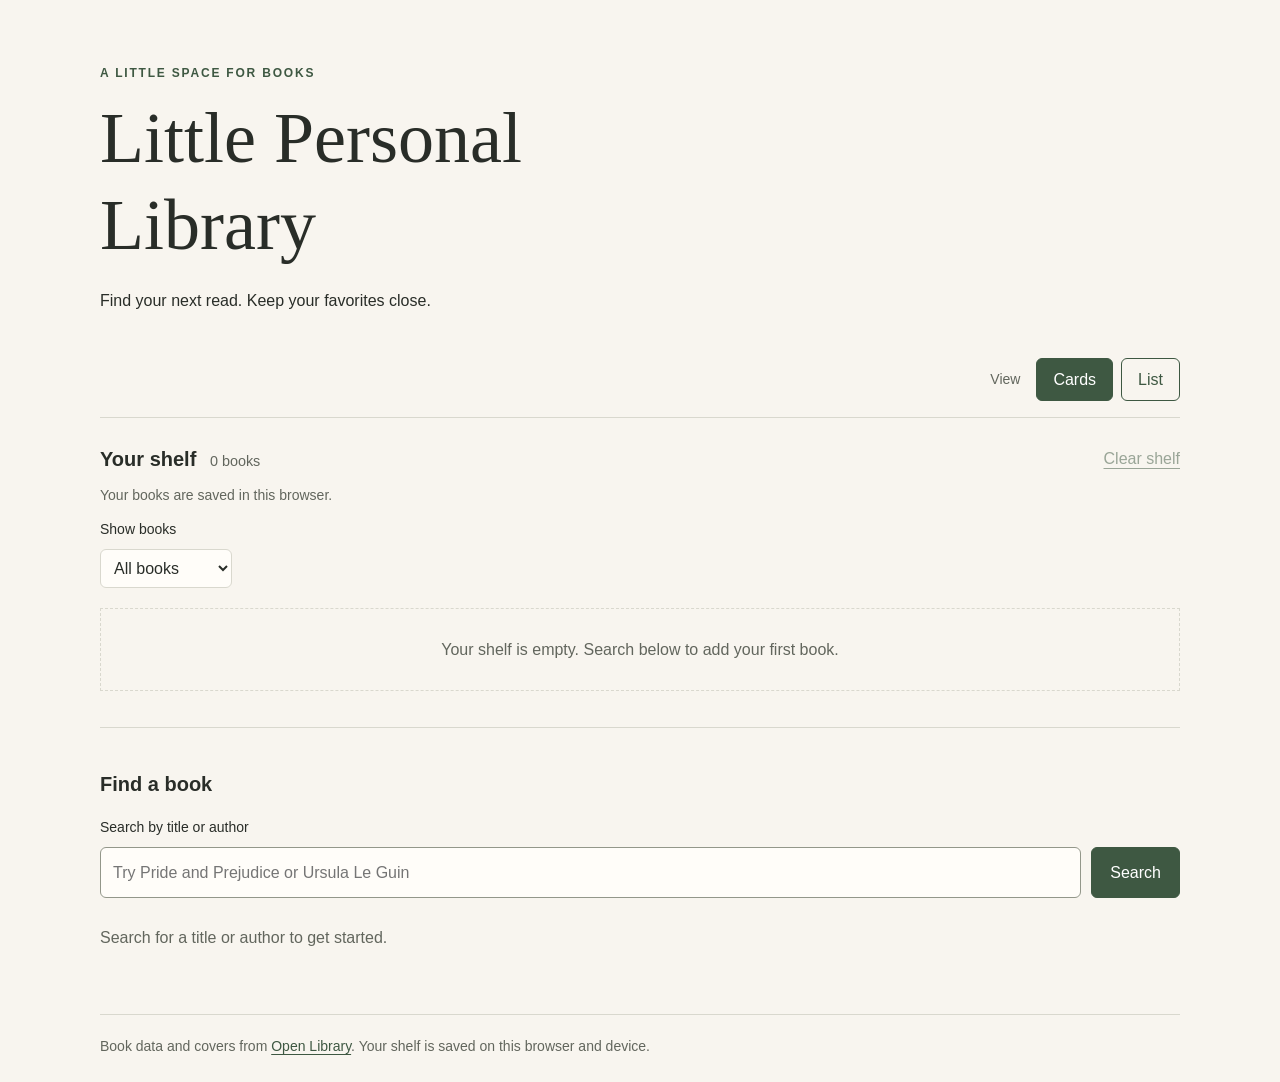
==== little-personal-library/index.html @ 00590f13 "add little library" ====
<!doctype html>
<html lang="en">
  <head>
    <meta charset="UTF-8" />
    <meta name="viewport" content="width=device-width, initial-scale=1" />
    <meta
      name="description"
      content="Search books and keep a personal reading shelf."
    />
    <title>Little Personal Library</title>
    <link rel="stylesheet" href="style.min.css" />
    <script src="script.js" defer></script>
  </head>
  <body>
    <main class="library-app">
      <header class="intro">
        <p class="eyebrow">A little space for books</p>
        <h1>Little Personal Library</h1>
        <p>Find your next read. Keep your favorites close.</p>
      </header>

      <div class="view-toolbar" role="group" aria-label="Book display">
        <span>View</span>
        <button
          id="card-view"
          type="button"
          aria-pressed="true"
          aria-controls="collection results"
        >
          Cards
        </button>
        <button
          id="list-view"
          type="button"
          aria-pressed="false"
          aria-controls="collection results"
        >
          List
        </button>
      </div>

      <section class="collection-section" aria-labelledby="collection-heading">
        <div class="section-heading">
          <h2 id="collection-heading">
            Your shelf <span id="collection-count">0 books</span>
          </h2>
          <button id="clear-collection" class="text-button" disabled>
            Clear shelf
          </button>
        </div>
        <p id="collection-status" class="helper" role="status">
          Your books are saved in this browser.
        </p>
        <label for="shelf-filter">Show books</label>
        <select id="shelf-filter">
          <option value="all">All books</option>
          <option value="want">Want to read</option>
          <option value="reading">Reading</option>
          <option value="finished">Finished</option>
        </select>
        <div id="collection" class="book-grid collection-grid"></div>
      </section>

      <section aria-labelledby="explore-heading">
        <h2 id="explore-heading">Find a book</h2>
        <form id="search-form" role="search">
          <label for="search-input">Search by title or author</label>
          <div class="search-row">
            <input
              id="search-input"
              name="query"
              type="search"
              placeholder="Try Pride and Prejudice or Ursula Le Guin"
              maxlength="120"
              required
            />
            <button type="submit">Search</button>
          </div>
        </form>
        <div class="section-heading results-heading">
          <p id="search-status" role="status" aria-live="polite"></p>
          <button id="retry" class="text-button" hidden>Try again</button>
        </div>
        <div id="results" class="book-grid" aria-busy="false"></div>
        <nav class="pagination" aria-label="Book results pages" hidden>
          <button id="previous" class="secondary">Previous</button>
          <span id="page-number"></span>
          <button id="next" class="secondary">Next</button>
        </nav>
      </section>

      <footer>
        Book data and covers from
        <a
          href="https://openlibrary.org/"
          target="_blank"
          rel="noopener noreferrer"
          >Open Library</a
        >. Your shelf is saved on this browser and device.
      </footer>
    </main>
  </body>
</html>
---- little-personal-library/style.min.css ----
:root{--paper: #f8f5ef;--surface: #fffdf9;--ink: #292d28;--muted: #62665d;--accent: #3e5842;--line: #d9d8ce;--radius: 6px}*{box-sizing:border-box}body{margin:0;background:var(--paper);color:var(--ink);font-family:Arial,sans-serif;line-height:1.6}.library-app{max-width:1120px;margin-inline:auto;padding:48px 20px 24px}@media(min-width: 900px){.library-app{padding-top:64px}}.intro{max-width:650px;margin-bottom:44px}.eyebrow{color:var(--accent);font-size:.75rem;font-weight:bold;letter-spacing:.15em;text-transform:uppercase}h1,h2,h3{line-height:1.2}h1{font-family:Georgia,serif;font-weight:normal;font-size:clamp(2.5rem,7vw,4.5rem);margin:12px 0 20px}h2{font-size:1.25rem;margin:0}h3{font-family:Georgia,serif;font-size:1.2rem;margin:0 0 8px}p{margin:0 0 12px}button,input,select{font:inherit}button{background:var(--accent);color:#fff;border:1px solid var(--accent);border-radius:var(--radius);padding:10px 18px;cursor:pointer}button:hover:not(:disabled){filter:brightness(0.88)}button:disabled{opacity:.5;cursor:default}:focus-visible{outline:3px solid #a35c27;outline-offset:4px}a{color:var(--accent);text-underline-offset:3px}.section-heading{display:flex;justify-content:space-between;align-items:center;gap:12px;flex-wrap:wrap}#collection-count{margin-left:8px;color:var(--muted);font-size:.9rem;font-weight:normal;white-space:nowrap}.helper,.author,.date,footer{color:var(--muted);font-size:.875rem}.helper{margin-top:8px}.collection-section{margin-bottom:44px;padding-block:24px;border-block:1px solid var(--line)}.text-button{background:rgba(0,0,0,0);color:var(--accent);padding:4px 0;border:0;text-decoration:underline;text-underline-offset:4px}.book-grid{display:grid;grid-template-columns:1fr;gap:20px}@media(min-width: 600px){.book-grid{grid-template-columns:repeat(2, minmax(0, 1fr))}}@media(min-width: 900px){.book-grid{grid-template-columns:repeat(3, minmax(0, 1fr))}}.book-card{display:flex;flex-direction:column;border:1px solid var(--line);border-radius:var(--radius);overflow:hidden;background:var(--surface);min-width:0}.image-wrap{aspect-ratio:4/3;display:grid;place-items:center;background:#eae7df;padding:16px}.image-wrap img{display:block;width:100%;height:100%;min-height:0;-o-object-fit:contain;object-fit:contain}.image-fallback{color:var(--muted)}.card-body{padding:18px;display:flex;flex-direction:column;flex:1}.author{white-space:pre-line}.card-actions{display:flex;justify-content:space-between;align-items:center;gap:12px;flex-wrap:wrap;margin-top:auto;padding-top:16px}.card-actions a{font-size:.8rem}.card-actions button{font-size:.85rem;padding:8px 12px}.empty-slot{min-height:150px;border:1px dashed #aaa99e;border-radius:var(--radius);display:grid;place-content:center;text-align:center;color:var(--muted)}.empty-slot span{font-family:Georgia,serif;font-size:2rem;color:#898d80}form{margin-top:20px}label{display:block;font-size:.875rem;margin-bottom:8px}.search-row{display:flex;gap:10px}input{min-width:0;flex:1;border:1px solid #93978a;border-radius:var(--radius);background:var(--surface);padding:12px;color:var(--ink)}.results-heading{min-height:56px;margin-top:12px}.results-heading p{margin:0;color:var(--muted)}.pagination{display:flex;justify-content:center;gap:20px;align-items:center;margin-top:28px}.secondary{background:rgba(0,0,0,0);color:var(--accent)}footer{border-top:1px solid var(--line);margin-top:48px;padding-top:20px}[hidden]{display:none !important}select{max-width:100%;padding:9px;border:1px solid var(--line);border-radius:var(--radius);background:var(--surface);color:var(--ink)}#shelf-filter{margin-bottom:20px}.image-wrap{height:240px;aspect-ratio:auto}.book-card h3{overflow-wrap:anywhere}.card-body label{margin-top:12px}.empty-message{grid-column:1/-1;padding:28px;border:1px dashed var(--line);color:var(--muted);text-align:center}.view-toolbar{display:flex;align-items:center;justify-content:flex-end;gap:8px;margin-bottom:16px}.view-toolbar span{margin-right:8px;font-size:.875rem;color:var(--muted)}.view-toolbar button{padding:8px 16px;background:rgba(0,0,0,0);color:var(--accent)}.view-toolbar button[aria-pressed=true]{background:var(--accent);color:#fff}.library-app[data-view=list] .book-grid{grid-template-columns:minmax(0, 1fr);gap:12px}.library-app[data-view=list] .book-card{flex-direction:row;align-items:stretch}.library-app[data-view=list] .image-wrap{flex:0 0 90px;height:140px;padding:10px}@media(min-width: 600px){.library-app[data-view=list] .image-wrap{flex-basis:110px;height:160px}}.library-app[data-view=list] .card-body{min-width:0;padding:14px}.library-app[data-view=list] .card-body p{margin-bottom:6px}.library-app[data-view=list] .card-body select{align-self:flex-start}.library-app[data-view=list] .image-fallback{font-size:.75rem;text-align:center}/*# sourceMappingURL=style.min.css.map */
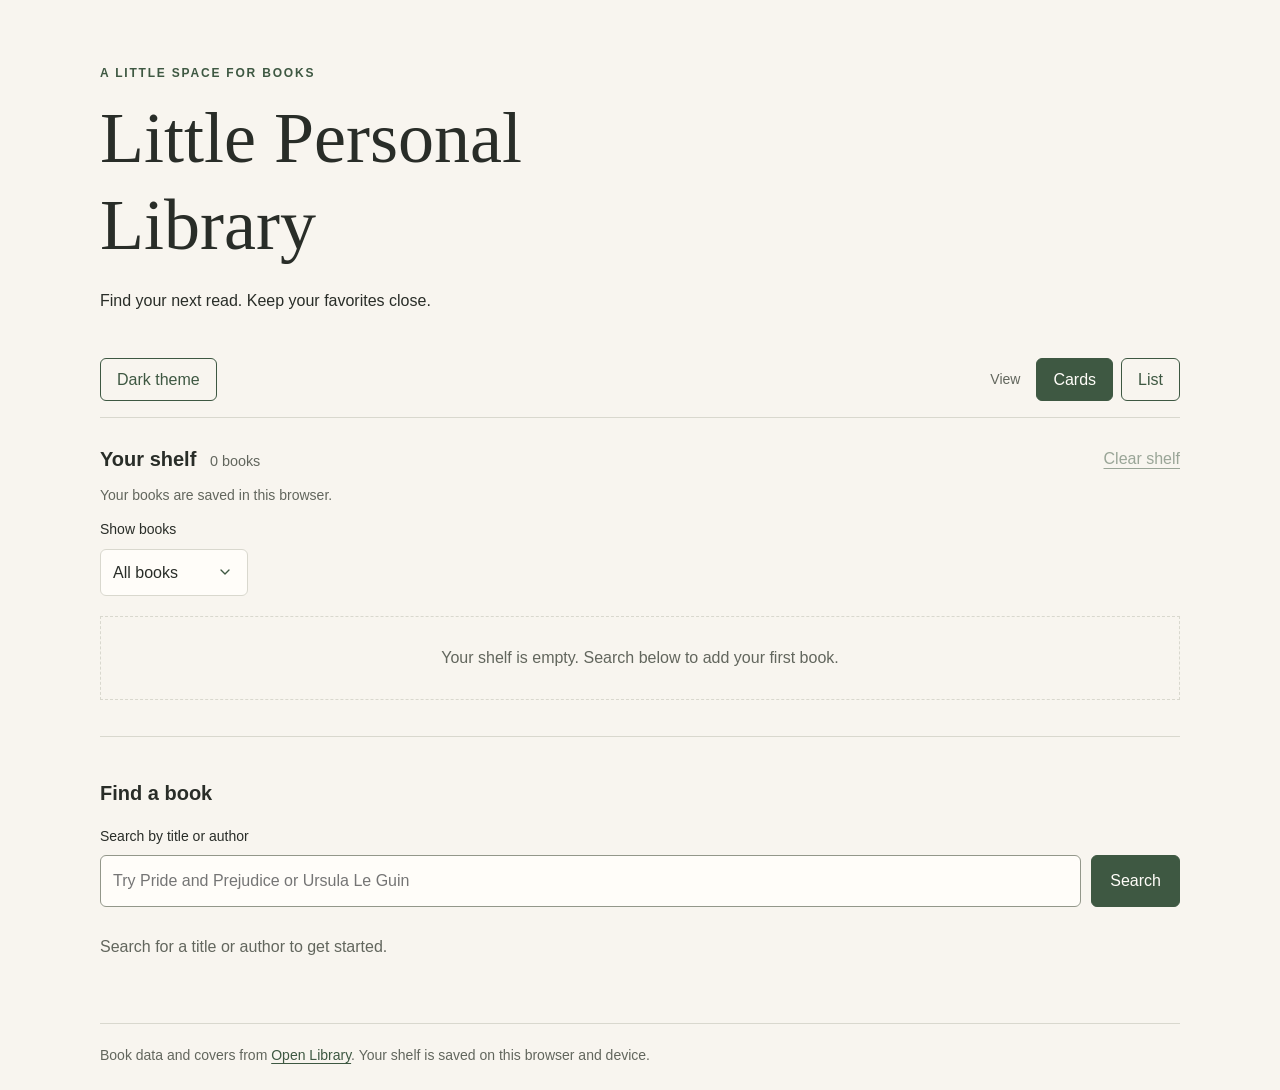
==== commit fe2fc625: "update library" ====
--- a/little-personal-library/index.html
+++ b/little-personal-library/index.html
@@ -9,6 +9,7 @@
     />
     <title>Little Personal Library</title>
     <link rel="stylesheet" href="style.min.css" />
+    <link rel="stylesheet" href="modern.css" />
     <script src="script.js" defer></script>
   </head>
   <body>
@@ -20,6 +21,9 @@
       </header>
 
       <div class="view-toolbar" role="group" aria-label="Book display">
+        <button id="theme-toggle" type="button" aria-pressed="false">
+          Dark theme
+        </button>
         <span>View</span>
         <button
           id="card-view"
--- a/little-personal-library/style.min.css
+++ b/little-personal-library/style.min.css
@@ -1 +1 @@
-:root{--paper: #f8f5ef;--surface: #fffdf9;--ink: #292d28;--muted: #62665d;--accent: #3e5842;--line: #d9d8ce;--radius: 6px}*{box-sizing:border-box}body{margin:0;background:var(--paper);color:var(--ink);font-family:Arial,sans-serif;line-height:1.6}.library-app{max-width:1120px;margin-inline:auto;padding:48px 20px 24px}@media(min-width: 900px){.library-app{padding-top:64px}}.intro{max-width:650px;margin-bottom:44px}.eyebrow{color:var(--accent);font-size:.75rem;font-weight:bold;letter-spacing:.15em;text-transform:uppercase}h1,h2,h3{line-height:1.2}h1{font-family:Georgia,serif;font-weight:normal;font-size:clamp(2.5rem,7vw,4.5rem);margin:12px 0 20px}h2{font-size:1.25rem;margin:0}h3{font-family:Georgia,serif;font-size:1.2rem;margin:0 0 8px}p{margin:0 0 12px}button,input,select{font:inherit}button{background:var(--accent);color:#fff;border:1px solid var(--accent);border-radius:var(--radius);padding:10px 18px;cursor:pointer}button:hover:not(:disabled){filter:brightness(0.88)}button:disabled{opacity:.5;cursor:default}:focus-visible{outline:3px solid #a35c27;outline-offset:4px}a{color:var(--accent);text-underline-offset:3px}.section-heading{display:flex;justify-content:space-between;align-items:center;gap:12px;flex-wrap:wrap}#collection-count{margin-left:8px;color:var(--muted);font-size:.9rem;font-weight:normal;white-space:nowrap}.helper,.author,.date,footer{color:var(--muted);font-size:.875rem}.helper{margin-top:8px}.collection-section{margin-bottom:44px;padding-block:24px;border-block:1px solid var(--line)}.text-button{background:rgba(0,0,0,0);color:var(--accent);padding:4px 0;border:0;text-decoration:underline;text-underline-offset:4px}.book-grid{display:grid;grid-template-columns:1fr;gap:20px}@media(min-width: 600px){.book-grid{grid-template-columns:repeat(2, minmax(0, 1fr))}}@media(min-width: 900px){.book-grid{grid-template-columns:repeat(3, minmax(0, 1fr))}}.book-card{display:flex;flex-direction:column;border:1px solid var(--line);border-radius:var(--radius);overflow:hidden;background:var(--surface);min-width:0}.image-wrap{aspect-ratio:4/3;display:grid;place-items:center;background:#eae7df;padding:16px}.image-wrap img{display:block;width:100%;height:100%;min-height:0;-o-object-fit:contain;object-fit:contain}.image-fallback{color:var(--muted)}.card-body{padding:18px;display:flex;flex-direction:column;flex:1}.author{white-space:pre-line}.card-actions{display:flex;justify-content:space-between;align-items:center;gap:12px;flex-wrap:wrap;margin-top:auto;padding-top:16px}.card-actions a{font-size:.8rem}.card-actions button{font-size:.85rem;padding:8px 12px}.empty-slot{min-height:150px;border:1px dashed #aaa99e;border-radius:var(--radius);display:grid;place-content:center;text-align:center;color:var(--muted)}.empty-slot span{font-family:Georgia,serif;font-size:2rem;color:#898d80}form{margin-top:20px}label{display:block;font-size:.875rem;margin-bottom:8px}.search-row{display:flex;gap:10px}input{min-width:0;flex:1;border:1px solid #93978a;border-radius:var(--radius);background:var(--surface);padding:12px;color:var(--ink)}.results-heading{min-height:56px;margin-top:12px}.results-heading p{margin:0;color:var(--muted)}.pagination{display:flex;justify-content:center;gap:20px;align-items:center;margin-top:28px}.secondary{background:rgba(0,0,0,0);color:var(--accent)}footer{border-top:1px solid var(--line);margin-top:48px;padding-top:20px}[hidden]{display:none !important}select{max-width:100%;padding:9px;border:1px solid var(--line);border-radius:var(--radius);background:var(--surface);color:var(--ink)}#shelf-filter{margin-bottom:20px}.image-wrap{height:240px;aspect-ratio:auto}.book-card h3{overflow-wrap:anywhere}.card-body label{margin-top:12px}.empty-message{grid-column:1/-1;padding:28px;border:1px dashed var(--line);color:var(--muted);text-align:center}.view-toolbar{display:flex;align-items:center;justify-content:flex-end;gap:8px;margin-bottom:16px}.view-toolbar span{margin-right:8px;font-size:.875rem;color:var(--muted)}.view-toolbar button{padding:8px 16px;background:rgba(0,0,0,0);color:var(--accent)}.view-toolbar button[aria-pressed=true]{background:var(--accent);color:#fff}.library-app[data-view=list] .book-grid{grid-template-columns:minmax(0, 1fr);gap:12px}.library-app[data-view=list] .book-card{flex-direction:row;align-items:stretch}.library-app[data-view=list] .image-wrap{flex:0 0 90px;height:140px;padding:10px}@media(min-width: 600px){.library-app[data-view=list] .image-wrap{flex-basis:110px;height:160px}}.library-app[data-view=list] .card-body{min-width:0;padding:14px}.library-app[data-view=list] .card-body p{margin-bottom:6px}.library-app[data-view=list] .card-body select{align-self:flex-start}.library-app[data-view=list] .image-fallback{font-size:.75rem;text-align:center}/*# sourceMappingURL=style.min.css.map */+:root{--paper: #f8f5ef;--surface: #fffdf9;--ink: #292d28;--muted: #62665d;--accent: #3e5842;--line: #d9d8ce;--radius: 6px}*{box-sizing:border-box}body{margin:0;background:var(--paper);color:var(--ink);font-family:Arial,sans-serif;line-height:1.6}.library-app{max-width:1120px;margin-inline:auto;padding:48px 20px 24px}@media(min-width: 900px){.library-app{padding-top:64px}}.intro{max-width:650px;margin-bottom:44px}.eyebrow{color:var(--accent);font-size:.75rem;font-weight:bold;letter-spacing:.15em;text-transform:uppercase}h1,h2,h3{line-height:1.2}h1{font-family:Georgia,serif;font-weight:normal;font-size:clamp(2.5rem,7vw,4.5rem);margin:12px 0 20px}h2{font-size:1.25rem;margin:0}h3{font-family:Georgia,serif;font-size:1.2rem;margin:0 0 8px}p{margin:0 0 12px}button,input,select{font:inherit}button{background:var(--accent);color:#fff;border:1px solid var(--accent);border-radius:var(--radius);padding:10px 18px;cursor:pointer}button:hover:not(:disabled){filter:brightness(0.88)}button:disabled{opacity:.5;cursor:default}:focus-visible{outline:3px solid #a35c27;outline-offset:4px}a{color:var(--accent);text-underline-offset:3px}.section-heading{display:flex;justify-content:space-between;align-items:center;gap:12px;flex-wrap:wrap}#collection-count{margin-left:8px;color:var(--muted);font-size:.9rem;font-weight:normal;white-space:nowrap}.helper,.author,.date,footer{color:var(--muted);font-size:.875rem}.helper{margin-top:8px}.collection-section{margin-bottom:44px;padding-block:24px;border-block:1px solid var(--line)}.text-button{background:rgba(0,0,0,0);color:var(--accent);padding:4px 0;border:0;text-decoration:underline;text-underline-offset:4px}.book-grid{display:grid;grid-template-columns:1fr;gap:20px}@media(min-width: 600px){.book-grid{grid-template-columns:repeat(2, minmax(0, 1fr))}}@media(min-width: 900px){.book-grid{grid-template-columns:repeat(3, minmax(0, 1fr))}}.book-card{display:flex;flex-direction:column;border:1px solid var(--line);border-radius:var(--radius);overflow:hidden;background:var(--surface);min-width:0}.image-wrap{aspect-ratio:4/3;display:grid;place-items:center;background:#eae7df;padding:16px}.image-wrap img{display:block;width:100%;height:100%;min-height:0;-o-object-fit:contain;object-fit:contain}.image-fallback{color:var(--muted)}.card-body{padding:18px;display:flex;flex-direction:column;flex:1}.author{white-space:pre-line}.card-actions{display:flex;justify-content:space-between;align-items:center;gap:12px;flex-wrap:wrap;margin-top:auto;padding-top:16px}.card-actions a{font-size:.8rem}.card-actions button{font-size:.85rem;padding:8px 12px}.empty-slot{min-height:150px;border:1px dashed #aaa99e;border-radius:var(--radius);display:grid;place-content:center;text-align:center;color:var(--muted)}.empty-slot span{font-family:Georgia,serif;font-size:2rem;color:#898d80}form{margin-top:20px}label{display:block;font-size:.875rem;margin-bottom:8px}.search-row{display:flex;gap:10px}input{min-width:0;flex:1;border:1px solid #93978a;border-radius:var(--radius);background:var(--surface);padding:12px;color:var(--ink)}.results-heading{min-height:56px;margin-top:12px}.results-heading p{margin:0;color:var(--muted)}.pagination{display:flex;justify-content:center;gap:20px;align-items:center;margin-top:28px}.secondary{background:rgba(0,0,0,0);color:var(--accent)}footer{border-top:1px solid var(--line);margin-top:48px;padding-top:20px}[hidden]{display:none !important}select{max-width:100%;padding:10px 42px 10px 12px;border:1px solid var(--line);border-radius:var(--radius);background:var(--surface);color:var(--ink);-moz-appearance:none;appearance:none;-webkit-appearance:none;background-image:url("data:image/svg+xml,%3Csvg xmlns='http://www.w3.org/2000/svg' width='16' height='16' viewBox='0 0 24 24' fill='none' stroke='%233e5842' stroke-width='2' stroke-linecap='round' stroke-linejoin='round'%3E%3Cpath d='m6 9 6 6 6-6'/%3E%3C/svg%3E");background-repeat:no-repeat;background-position:right 14px center;background-size:16px}#shelf-filter{margin-bottom:20px}.image-wrap{height:240px;aspect-ratio:auto}.book-card h3{overflow-wrap:anywhere}.card-body label{margin-top:12px}.empty-message{grid-column:1/-1;padding:28px;border:1px dashed var(--line);color:var(--muted);text-align:center}.view-toolbar{display:flex;align-items:center;justify-content:flex-end;gap:8px;margin-bottom:16px}.view-toolbar span{margin-right:8px;font-size:.875rem;color:var(--muted)}.view-toolbar button{padding:8px 16px;background:rgba(0,0,0,0);color:var(--accent)}.view-toolbar button[aria-pressed=true]{background:var(--accent);color:#fff}.library-app[data-view=list] .book-grid{grid-template-columns:minmax(0, 1fr);gap:12px}.library-app[data-view=list] .book-card{flex-direction:row;align-items:stretch}.library-app[data-view=list] .image-wrap{flex:0 0 90px;height:140px;padding:10px}@media(min-width: 600px){.library-app[data-view=list] .image-wrap{flex-basis:110px;height:160px}}.library-app[data-view=list] .card-body{min-width:0;padding:14px}.library-app[data-view=list] .card-body p{margin-bottom:6px}.library-app[data-view=list] .card-body select{align-self:flex-start}.library-app[data-view=list] .image-fallback{font-size:.75rem;text-align:center}/*# sourceMappingURL=style.min.css.map */
--- a/little-personal-library/modern.css
+++ b/little-personal-library/modern.css
@@ -0,0 +1,88 @@
+/* Load directly after style.css. Do not import into the SCSS compiler. */
+
+/* THEME — explicit fallback colors, enhanced with light-dark(). */
+:root { color-scheme: light; --cover-surface: #eae7df; }
+:root[data-theme="dark"] {
+  color-scheme: dark;
+  --paper: #1c211d;
+  --surface: #252c26;
+  --ink: #f1f0e8;
+  --muted: #b9c1b6;
+  --accent: #a9cfad;
+  --line: #4b574d;
+  --cover-surface: #30392f;
+}
+@supports (color: light-dark(white, black)) {
+  :root, :root[data-theme] {
+    --paper: light-dark(#f8f5ef, #1c211d);
+    --surface: light-dark(#fffdf9, #252c26);
+    --ink: light-dark(#292d28, #f1f0e8);
+    --muted: light-dark(#62665d, #b9c1b6);
+    --accent: light-dark(#3e5842, #a9cfad);
+    --line: light-dark(#d9d8ce, #4b574d);
+    --cover-surface: light-dark(#eae7df, #30392f);
+  }
+}
+.image-wrap { background: var(--cover-surface); }
+button { color: var(--surface); }
+.text-button, .secondary, .view-toolbar button { color: var(--accent); }
+.view-toolbar button[aria-pressed="true"] { color: var(--surface); }
+.view-toolbar { flex-wrap: wrap; }
+#theme-toggle { margin-inline-end: auto; }
+select { padding: 10px 42px 10px 12px; cursor: pointer; }
+
+/* NATIVE CUSTOMIZABLE SELECTS — browser-native fallback when unsupported. */
+@supports (appearance: base-select) {
+  select, select::picker(select) { appearance: base-select; }
+  select { padding: 10px 12px; gap: 24px; background-image: none; }
+  select:hover, select:open { border-color: var(--accent); }
+  select::picker-icon { color: var(--accent); }
+  select:open::picker-icon { rotate: 180deg; }
+  select::picker(select) {
+    margin-block-start: 6px;
+    padding: 6px;
+    border: 1px solid var(--line);
+    border-radius: var(--radius);
+    background: var(--surface);
+    color: var(--ink);
+    box-shadow: 0 8px 24px rgb(0 0 0 / 20%);
+  }
+  select option { display: flex; align-items: center; gap: 16px; padding: 10px 12px; border-radius: 4px; cursor: pointer; }
+  select option:checked { background: var(--accent); color: var(--surface); font-weight: 600; }
+  select option:hover, select option:focus-visible { background: var(--paper); color: var(--ink); outline: 2px solid var(--accent); outline-offset: -2px; }
+  select option::checkmark { order: 1; margin-inline-start: auto; }
+}
+
+/* ENTRANCE TRANSITIONS — visible by default, even without animation support. */
+@media (prefers-reduced-motion: no-preference) {
+  #collection .book-card { transition: opacity 600ms ease, translate 600ms ease; }
+  @starting-style {
+    #collection .book-card { opacity: 0; translate: 0 8px; }
+  }
+  #results .book-card { animation: book-arrival 600ms ease both; }
+  @supports (animation-delay: calc(sibling-index() * 1ms)) {
+    #results .book-card { animation-delay: calc((sibling-index() - 1) * 100ms); }
+  }
+  @keyframes book-arrival {
+    from { opacity: 0; translate: 0 8px; }
+    to { opacity: 1; translate: 0 0; }
+  }
+  /* Names are enabled only for layout transitions, avoiding duplicate snapshots
+     when search results are also present on the shelf. */
+  .view-changing .book-card { view-transition-name: var(--book-transition); }
+  ::view-transition-group(*) { animation-duration: 280ms; }
+}
+
+/* LIST DIVIDERS — a regular border fallback, enhanced by gap decorations. */
+.library-app[data-view="list"] .book-card {
+  border: 0;
+  border-bottom: 1px solid var(--line);
+  border-radius: 0;
+}
+@supports (row-rule: 1px solid black) {
+  .library-app[data-view="list"] .book-grid { row-rule: 1px solid var(--line); }
+  .library-app[data-view="list"] .book-card { border-bottom: 0; }
+}
+@media (prefers-reduced-motion: reduce) {
+  ::view-transition-group(*), ::view-transition-old(*), ::view-transition-new(*) { animation: none; }
+}
